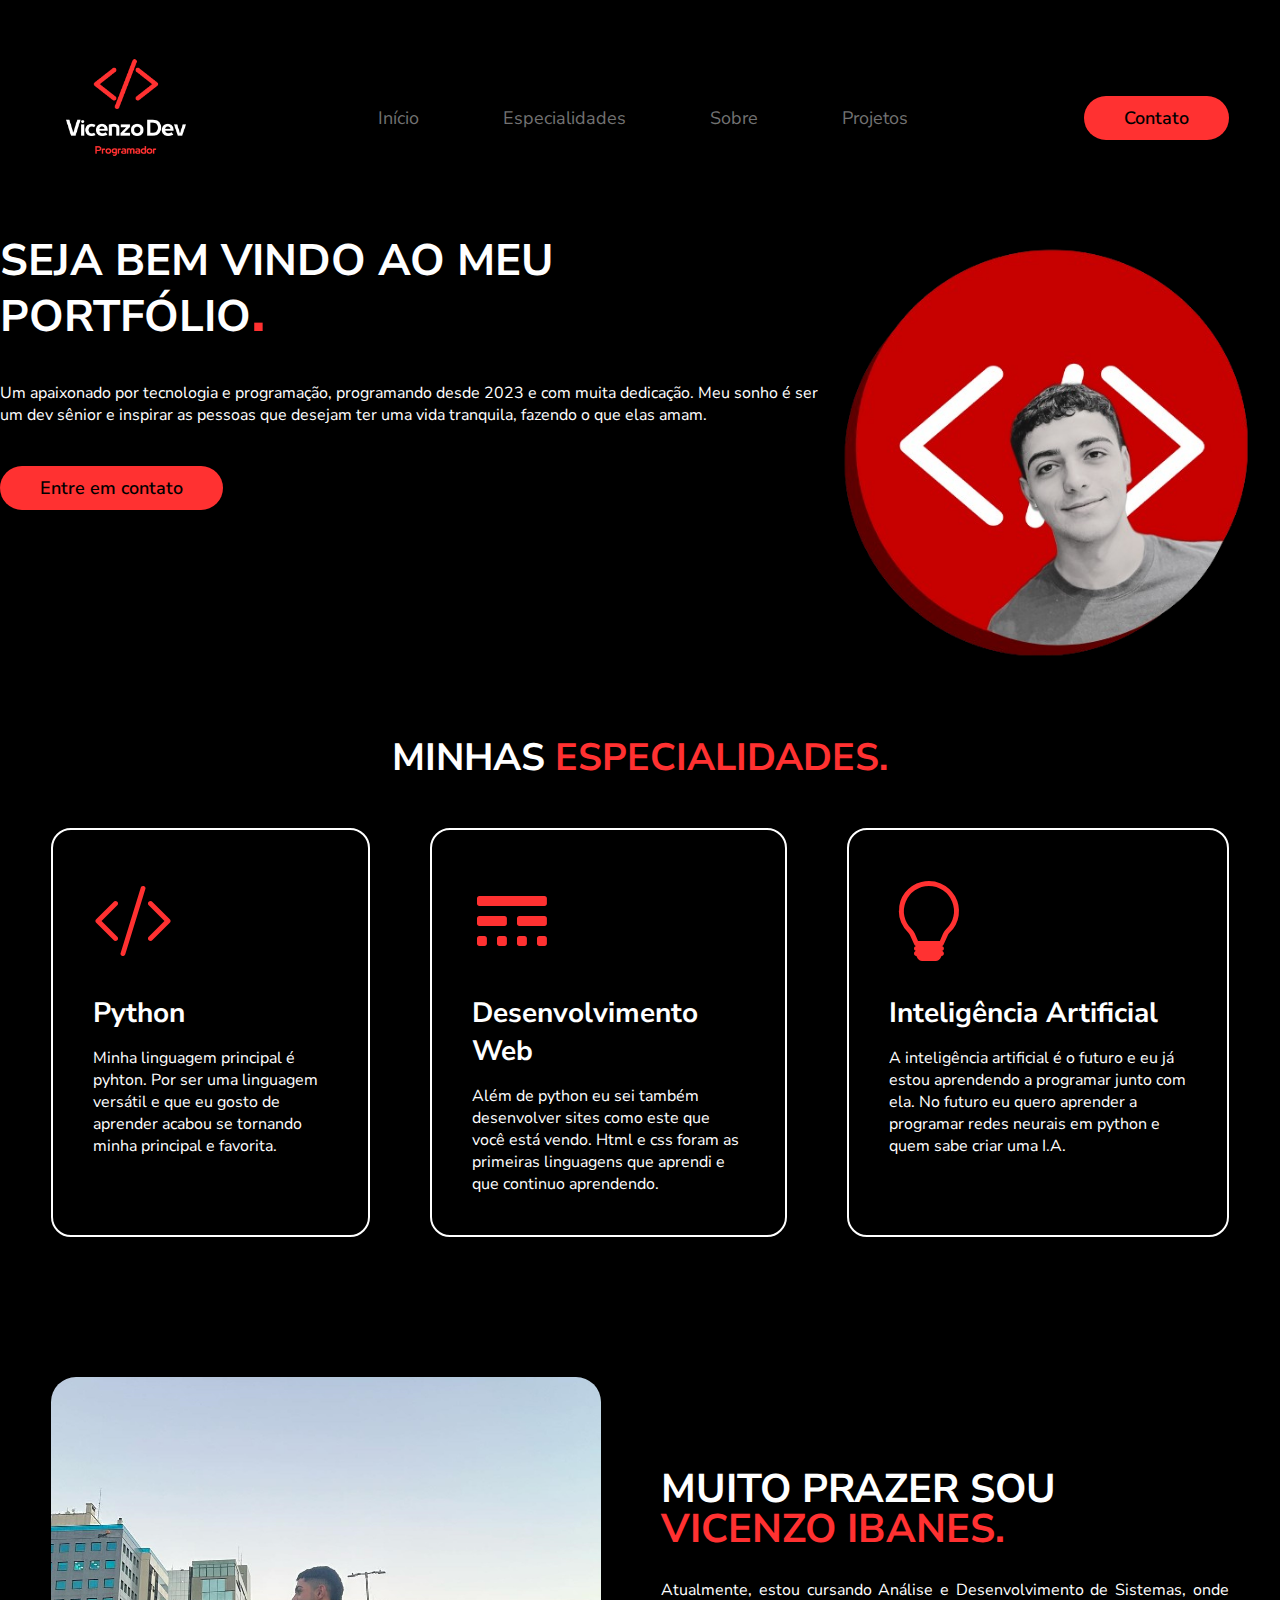
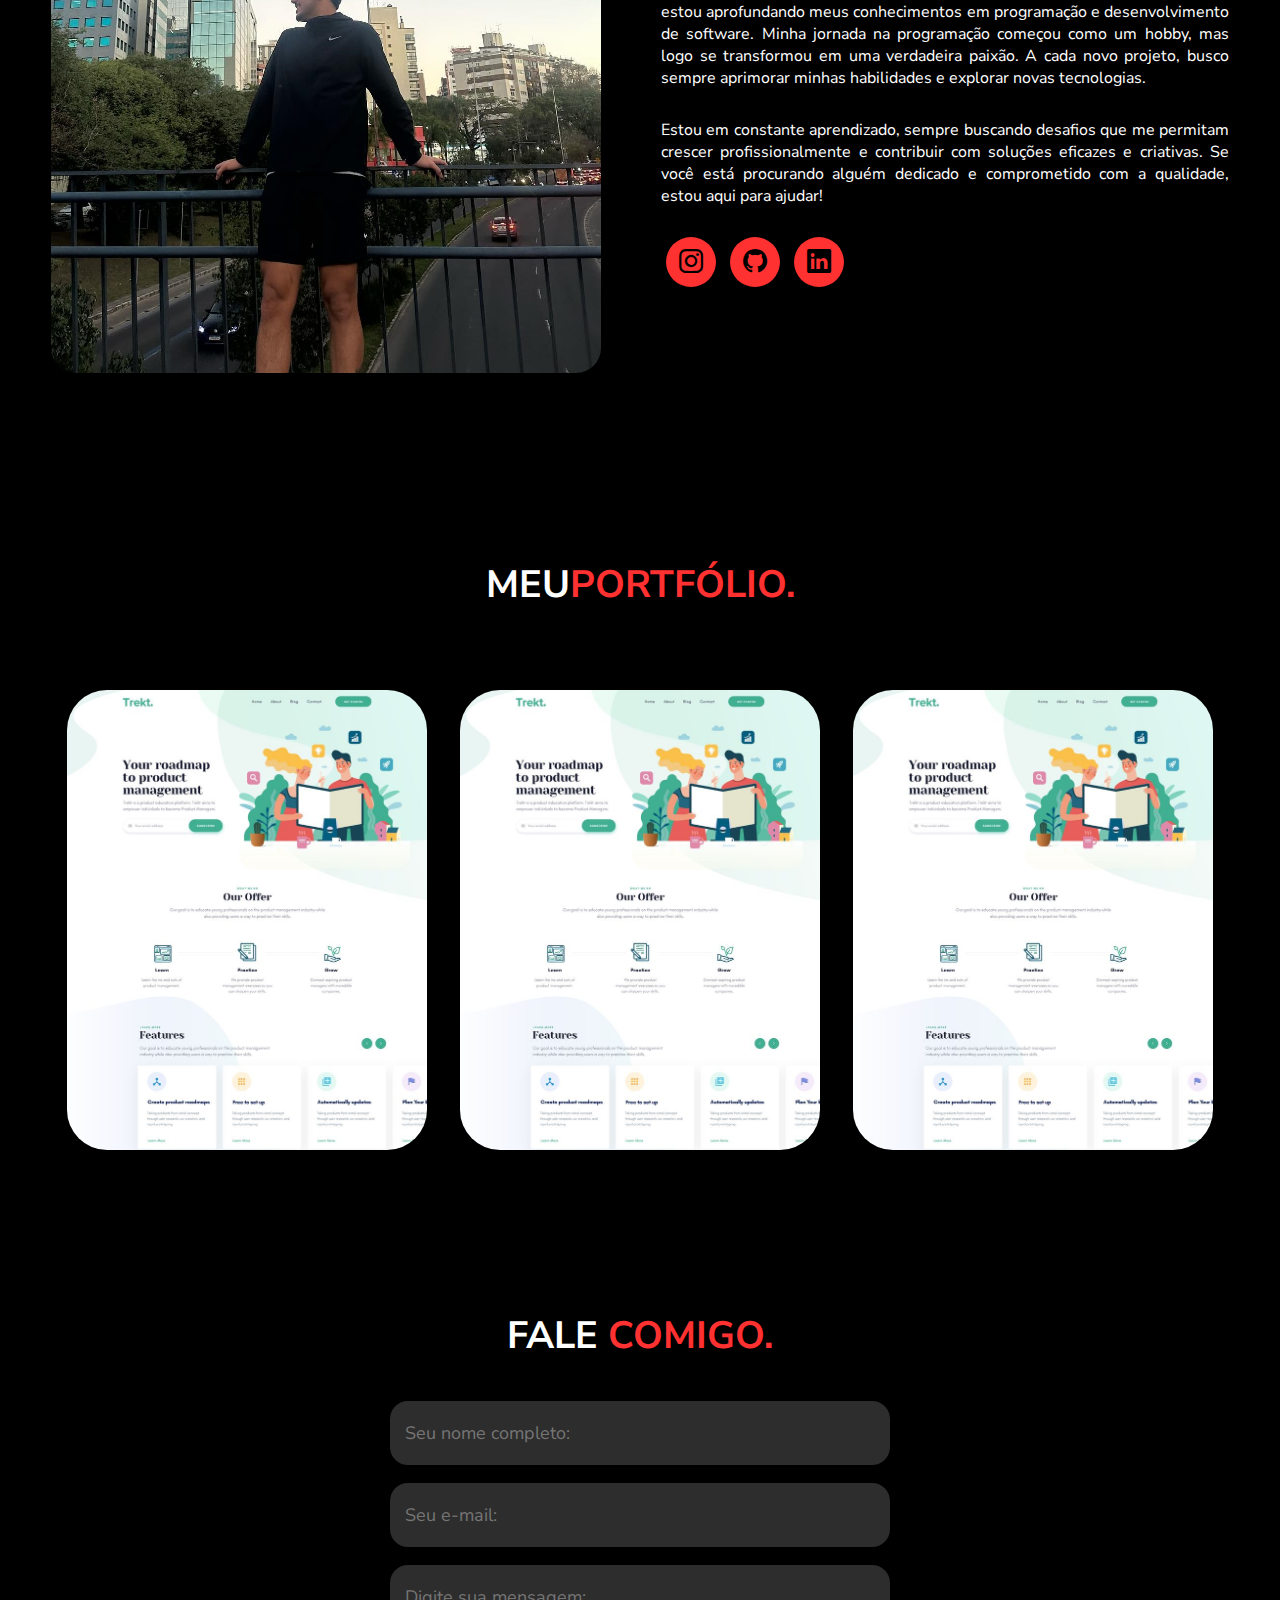
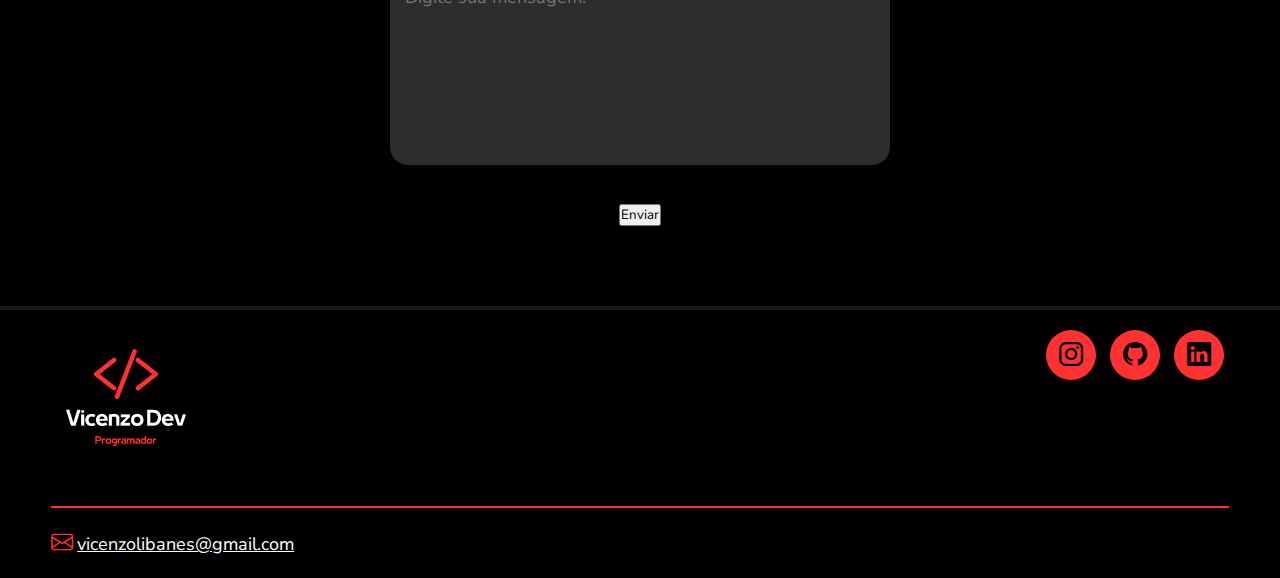
==== index.html @ 03f86cf8 "Arquivos do meu site" ====
<!DOCTYPE html>
<html lang="pt-br">
<head>
    <meta charset="UTF-8">
    <meta name="viewport" content="width=device-width, initial-scale=1.0">
    <!--GOOGLE FONTS-->
    <link rel="preconnect" href="https://fonts.googleapis.com">
    <link rel="preconnect" href="https://fonts.gstatic.com" crossorigin>
    <link href="https://fonts.googleapis.com/css2?family=Nunito+Sans:ital,opsz,wght@0,6..12,200..1000;1,6..12,200..1000&display=swap" rel="stylesheet">
    <!--FIM GOOGLE FONTS-->
    <!--BOOTSTRAP ICONS-->
    <link rel="stylesheet" href="https://cdn.jsdelivr.net/npm/bootstrap-icons@1.11.3/font/bootstrap-icons.min.css">
    <!--BOOTSTRAP ICONS-->
    <link rel="stylesheet" href="stylestyle.css">
    <title>Vicenzo Ibanes</title>
    <script src="menu.js" defer></script>
</head>
<body>

   <header>

        <div id="interface" class="interface">
            
            <div class="logo">
                <a href="">
                  <img src="images/Logo Vicenzo Dev.png" alt="Logo Vicenzo">
                </a>
            </div><!--logo-->

           <nav class="menu-desktop">
                <ul>
                  <li><a href="#interface">Início</a></li>
                  <li><a href="#especialidades">Especialidades</a></li>
                  <li><a href="#sobre">Sobre</a></li>
                  <li><a href="#portfolio">Projetos</a></li>
                </ul>
           </nav>

           <div class="btn-contato">
             <a href="https://w.app/D9bu8t">
               <button>Contato</button> 
             </a>
           </div><!--btn-contato-->

           <div class="btn-abrir-menu" id="btn-menu">
               <i class="bi bi-list"></i>
           </div>

           <div class="menu-mobile" id="menu-mobile">
                <div class="btn-fechar">
                    <i class="bi bi-x-lg"></i>
                </div>

                <nav>
                    <ul>
                      <li><a href="#interface">Início</a></li>
                      <li><a href="#especialidades">Especialidades</a></li>
                      <li><a href="#sobre">Sobre</a></li>
                      <li><a href="#portfolio">Projetos</a></li>
                      <li><a href="#contato">Contato</a></li>
                    </ul>
               </nav>
           </div><!--menu-mobile-->

           <div class="overlay-menu" id="overlay-menu"></div>

        </div><!--interface-->
   </header>
   
   <main>
       <section id="topo-do-site" class="topo-do-site">
            <div class="interface">
                  <div class="flex">
                      <div class="txt-topo-site">
                          <h1>SEJA BEM VINDO AO MEU PORTFÓLIO<span>.</span></h1>
                          <p>Um apaixonado por tecnologia e programação, programando desde 2023 e com muita dedicação. 
                            Meu sonho é ser um dev sênior e inspirar as pessoas que desejam ter uma vida tranquila, fazendo 
                            o que elas amam.</p>

                            <div class="btn-contato">
                              <a href="https://w.app/D9bu8t">
                                <button>Entre em contato</button>
                              </a>
                          </div><!--btn-contato--> 

                      </div><!--txt-topo-site-->
                      
                      <div class="img-topo-site">
                        <img src="images/Bola flutuante.png" alt="">
                      </div><!--img-topo-site-->
                  </div><!--flex-->
            </div><!--interface-->
       </section><!--topo do site-->
   
       <section id="especialidades" class="especialidades">
           <div class="interface">
            <h2 class="titulo">MINHAS <span>ESPECIALIDADES.<span></h2>
               <div class="flex">

                   <div class="especialidades-box">
                    <i class="bi bi-code-slash"></i>
                    <h3>Python</h3>
                    <p>Minha linguagem principal é pyhton. Por ser uma linguagem versátil e que eu gosto de aprender acabou se tornando minha principal e favorita.</p>
                   </div><!--especialidades-box-->

                   <div class="especialidades-box">
                    <i class="bi bi-border-style"></i>
                    <h3>Desenvolvimento Web</h3>
                    <p>Além de python eu sei também desenvolver sites como este que você está vendo. Html e css foram as primeiras linguagens que aprendi e que continuo aprendendo.</p>
                   </div><!--especialidades-box-->

                   <div class="especialidades-box">
                    <i class="bi bi-lightbulb"></i>

                    <h3>Inteligência Artificial</h3>
                    <p>A inteligência artificial é o futuro e eu já estou aprendendo a programar junto com ela. No futuro eu quero aprender a programar redes neurais em python e quem sabe criar uma I.A.</p>
                   </div><!--especialidades-box-->

               </div><!--flex-->
           </div><!--interface-->  
       </section><!--especialidades-->

       <section id="sobre" class="sobre">
           <div class="interface">
               <div class="flex">
                   <div class="img-sobre">
                       <img src="images/Foto na ponte.jpeg" alt="">
                   </div>
                   <div class="txt-sobre">
                       <h2>MUITO PRAZER SOU <span>VICENZO IBANES.</span></h2>
                       <p>Atualmente, estou cursando Análise e Desenvolvimento de Sistemas, onde estou aprofundando meus conhecimentos 
                       em programação e desenvolvimento de software. Minha jornada na programação começou como um hobby, mas logo se transformou em uma verdadeira paixão. A cada novo projeto, 
                       busco sempre aprimorar minhas habilidades e explorar novas tecnologias.</p>
                       <p>Estou em constante aprendizado, sempre buscando desafios que me permitam crescer profissionalmente e contribuir 
                       com soluções eficazes e criativas. Se você está procurando alguém dedicado e comprometido com a qualidade, estou aqui para ajudar!</p>

                       <div class="btn-social">
                        <a href="https://www.instagram.com/vitiibanes/"><button><i class="bi bi-instagram"></i></button></a>
                        <a href="https://github.com/vitibanes"><button><i class="bi bi-github"></i></button></a>
                        <a href="https://www.linkedin.com/in/vicenzo-ibanes-4a786685/"><button><i class="bi bi-linkedin"></i></button></a>
                       </div><!--btn-social-->

                   </div><!--txt-sobre-->
               </div><!--flex-->
           </div><!--interface-->
       </section><!--sobre-->

       <section id="portfolio" class="portfolio">
           <div class="interface">
               <h2 class="titulo">MEU<span>PORTFÓLIO.</span></h2>
               <div class="flex">
                   <div class="img-port" style="background-image: url(images/IMG\ portfolio.jpg);">
                       <div class="overlay">Projeto 1</div>
                   </div>
                   <div class="img-port" style="background-image: url(images/IMG\ portfolio.jpg);">
                       <div class="overlay">Projeto 2</div>
                   </div>
                   <div class="img-port" style="background-image: url(images/IMG\ portfolio.jpg);">
                       <div class="overlay">Projeto 3</div>
                   </div>
               </div><!--flex-->
           </div><!--interface-->
       </section><!--portfolio-->

       <section class="formulario" id="contato">
           <div class="interface">
               <h2 class="titulo">FALE <span>COMIGO.<span></h2> 
                
               <form action="https://formsubmit.co/vicenzolibanes@gmail.com" id="form" class="form" method="POST">
                    <input type="text" id="nome" name="name" class="input" placeholder="Seu nome completo:" required>
                    <input type="email" name="email" id="email" name="email" class="input" placeholder="Seu e-mail:" required>
                    <textarea name="message" placeholder="Digite sua mensagem: "></textarea>
                    <input type="hidden" name="_captcha" value="false"><!--remoção do captcha-->
                    <div class="btn-enviar"><button class="btn-formulario" type="submit">Enviar</button></div>
                    <input type="hidden" name="_next" value="http://127.0.0.1:5500/obrigado.html">
               </form>
           </div><!--interface-->
       </section><!--formulario-->
   </main>

   <footer>
        <div class="interface">
            <div class="line-footer">
                <div class="flex">
                    <div class="logo-footer">
                        <img src="images/Logo Vicenzo Dev.png" alt="">
                    </div>
                    <div class="btn-social">
                        <a href="https://www.instagram.com/vitiibanes/"><button><i class="bi bi-instagram"></i></button></a>
                        <a href="https://github.com/vitibanes"><button><i class="bi bi-github"></i></button></a>
                        <a href="https://www.linkedin.com/in/vicenzo-ibanes-4a786685/"><button><i class="bi bi-linkedin"></i></button></a>
                    </div><!--btn-social-->
                </div>
            </div><!--line-footer-->

            <div class="line-footer borda">
                <p><i class="bi bi-envelope"></i> <a href="mailto:vicenzolibanes@gmail.com">vicenzolibanes@gmail.com</a></p>
            </div><!--line-footer-->
        </div><!--interface-->
   </footer>

</body>
</html>
---- stylestyle.css ----
/*ESTILO GERAL */
* {
    margin: 0;
    padding: 0;
    box-sizing: border-box;
    font-family: "Nunito Sans", sans-serif;
    font-optical-sizing: auto;
    font-style: normal;
    font-variation-settings:
        "wdth" 100,
        "YTLC" 500;
}

body {
    background-color: black;
    height: 100vh;
}

.flex {
    display: flex;
}

.interface {
    max-width: 1280px;
    margin: 0 auto;
}

.btn-contato button {
    padding: 10px 40px;
    font-size: 18px;
    font-weight: 600;
    background-color: #ff3131;
    border: 0;
    border-radius: 30px;
    cursor: pointer;
    transition: .2s;
}

h2.titulo {
    color: #fff;
    font-size: 38px;
    text-align: center;
}

h2.titulo span {
    color: #ff3131;
}

button:hover,
form .btn-enviar input:hover {
    box-shadow: 0px 0px 8px #ff3131;
    transform: scale(1.05);
}

 /* ESTILO DO MENU MOBILE */
 .btn-abrir-menu{
    display: none;
}

 .btn-abrir-menu i {
    color: #ff3131;
    font-size: 35px;
}

.menu-mobile {
    background-color: #000000;
    height: 100vh;
    position: fixed;
    top: 0;
    right: 0;
    z-index: 99999;
    width: 0%;
    overflow: hidden;
    transition: 0.3s;
}

.menu-mobile.abrir-menu {
    width: 70%;
}

.menu-mobile.abrir-menu~.overlay-menu {
    display: block;
}

.menu-mobile nav ul {
    text-align: right;
}

.menu-mobile nav ul li a {
    color: #fff;
    font-size: 20px;
    font-weight: 300;
    padding: 20px 8%;
    display: block;
}

.menu-mobile nav ul li a:hover {
    background-color: #ff3131;
    color: #000000;
    border-radius: 20px;
}

.overlay-menu {
    background-color: #000000b8;
    width: 100%;
    height: 100%;
    position: fixed;
    top: 0;
    left: 0;
    z-index: 88888;
    display: none;
}

.menu-mobile .btn-fechar {
    padding: 25px 7%;
}

.menu-mobile .btn-fechar i {
    color: #ff3131;
    font-size: 30px;
}

/* ESTILO DO CABEÇALHO */

header {
    padding: 40px 4%;
}

header>.interface {
    display: flex;
    align-items: center;
    justify-content: space-between;
}

header a {
    color: #727272;
    text-decoration: none;
    font-size: 18px;
    display: inline-block;
    transition: .2s;
}

header nav.menu-desktop a:hover {
    color: #fff;
    transform: scale(1.05);
}

header nav ul {
    list-style-type: none;
}

header nav.menu-desktop ul li {
    display: inline-block;
    padding: 0 40px;
}

header .logo a img {
    max-width: 150px;
}

/*ESTILO DO TOPO DO SITE*/

.section.topo-do-site {
    padding: 40px 4%;
}

.section.topo-do-site .flex {
    align-items: center;
    justify-content: center;
    gap: 90px;
    flex-direction: column;
}

.topo-do-site h1 {
    color: #fff;
    font-size: 44px;
    line-height: 50px;
}

.topo-do-site .txt-topo-site h1 span {
    color: #ff3131;
    font-size: 60px;
}

.topo-do-site .txt-topo-site p {
    color: #fff;
    margin: 40px 0;
}

.topo-do-site .img-topo-site img {
    position: relative;
    animation: flutuar 3s ease-in-out infinite alternate;
    max-width: 450px;
    margin-left: 0;
    opacity: 100%;
}

@keyframes flutuar {
    0% {
        top: -70px;
    }

    100% {
        top: -40px;
    }
}

/* ESTILO DAS ESPECIALIDADES */
section.especialidades {
    padding: 40px 4%;
}

section.especialidades .flex {
    gap: 60px;
}

.especialidades .especialidades-box {
    color: #fff;
    padding: 40px;
    border-radius: 20px;
    border: 2px solid #fff;
    margin-top: 45px;
    transition: 0.5s;
    max-width: 800px;
}

.especialidades .especialidades-box:hover {
    transform: scale(1.05);
}

.especialidades .especialidades-box i {
    font-size: 80px;
    color: #ff3131;
}

.especialidades .especialidades-box h3 {
    font-size: 28px;
    margin: 15px 0;
}

/* ESTILO DO SOBRE */
section.sobre {
    padding: 100px 4%;
}

.sobre .img-sobre img {
    width: 550px;
    border-radius: 25px;
}

section.sobre .flex {
    align-items: center;
    gap: 60px;
}

.sobre .txt-sobre {
    color: #fff;

}

.sobre .txt-sobre h2 {
    font-size: 40px;
    line-height: 40px;
    margin-bottom: 30px;
}

.sobre .txt-sobre h2 span {
    color: #ff3131;
    display: block;
}

.sobre .txt-sobre p {
    margin: 30px 0;
    text-align: justify;
}

.btn-social button {
    width: 50px;
    height: 50px;
    border-radius: 50%;
    border: none;
    background-color: #ff3131;
    font-size: 24px;
    cursor: pointer;
    margin: 0 5px;
    transition: 0.2s;
}

/* ESTILO DO PORTFOLIO */
section.portfolio {
    padding: 80px 4%;
}

section.portfolio .flex {
    justify-content: space-around;
    margin-top: 80px;
}

.img-port {
    width: 360px;
    height: 460px;
    background-size: cover;
    background-position: 100% 0%;
    transition: 4s;
    cursor: pointer;
    border-radius: 40px;
    position: relative;
}

.img-port:hover {
    background-position: 100% 100%;
}

.overlay {
    position: absolute;
    top: 0;
    left: 0;
    width: 100%;
    height: 100%;
    background-color: #00000097;
    border-radius: 40px;
    display: flex;
    align-items: center;
    justify-content: center;
    font-size: 24px;
    font-weight: 600;
    color: #fff;
    opacity: 0;
    transition: 0.5s;
}

.overlay:hover {
    opacity: 1;
}

/* ESTILO DO FORMULARIO */
section.formulario {
    padding: 80px 4%;
}

form {
    max-width: 500px;
    margin: 0 auto;
    display: flex;
    justify-content: center;
    flex-direction: column;
    gap: 18px;
    margin-top: 40px;
}

form input,
form textarea {
    width: 100%;
    background-color: rgb(45, 45, 45);
    border: 0;
    outline: 0;
    padding: 20px 15px;
    border-radius: 18px;
    color: #fff;
    font-size: 18px;
}

form textarea {
    resize: none;
    height: 200px;
    max-height: 400px;
}

form .btn-enviar {
    margin-top: 20px;
    text-align: center;
}

form .btn-enviar input {
    width: 120px;
    background-color: #ff3131;
    color: black;
    font-weight: 700;
    cursor: pointer;
    transition: 0.2s;
}

/* ESTILO DO RODAPE */
footer {
    padding: 0px 4%;
    border-top: 4px solid #ffffff17;
}

footer .flex {
    justify-content: space-between;
}

footer .line-footer {
    padding: 20px 0;
}

.borda {
    border-top: 2px solid #ff3131;
}

footer .line-footer p i {
    color: #ff3131;
    font-size: 22px;
}

footer .line-footer p a {
    color: #fff;
    font-size: 18px;
}

.logo-footer img {
    width: 150px;
}

@media screen and (max-width: 1020px) {
    /* MENU MOBILE */
    .btn-abrir-menu{
        display: block;
    }

    /* CLASSES GERAIS */
    .flex {
        flex-direction: column;
    }

    .topo-do-site .flex {
        flex-direction: column-reverse;
    }

    h2.titulo {
        font-size: 30px;
        line-height: 30px;
    }

    /* CABEÇALHO */
    .menu-desktop,
    .btn-contato {
        display: none
    }

    /* TOPO DO SITE */
    .section.topo-do-site {
        padding: 10px 8%;
    }

    .section.topo-do-site .flex {
        gap: 40px;
    }

    .topo-do-site h1 {
        font-size: 34px;
        line-height: 30px;
        text-align: center;
    }

    .topo-do-site .txt-topo-site p {
        padding: 0 6%;
    }

    .topo-do-site .img-topo-site img {
        width: 90%;
        margin-left: 25px;
    }

    .img-topo-site {
        text-align: center;
    }

    /* ESTILO DAS ESPECIALIDADES */
    section.especialidades {
        padding: 40px 8%;
    }

    /* ESTILO SOBRE */
    .sobre .img-sobre img {
        width: 350px;
    }

    .sobre .txt-sobre h2 {
        font-size: 34px;
        line-height: 32px;
        text-align: center;
    }

    .sobre .txt-sobre p {
        padding: 0 2%;
    }

    .btn-social {
        text-align: center;
    }

    /* PORTFOLIO */
    section.portfolio {
        padding: 80px 8%;
    }

    .img-port {
        width: 100%;
        max-width: 360px;
    }

    section.portfolio .flex {
        gap: 60px;
        display: flex;
        justify-content: center;
        align-items: center;
    }

    /* RODA PE */
    footer .flex {
        flex-direction: column;
    }

    footer .line-footer {
        text-align: center;
    }
}
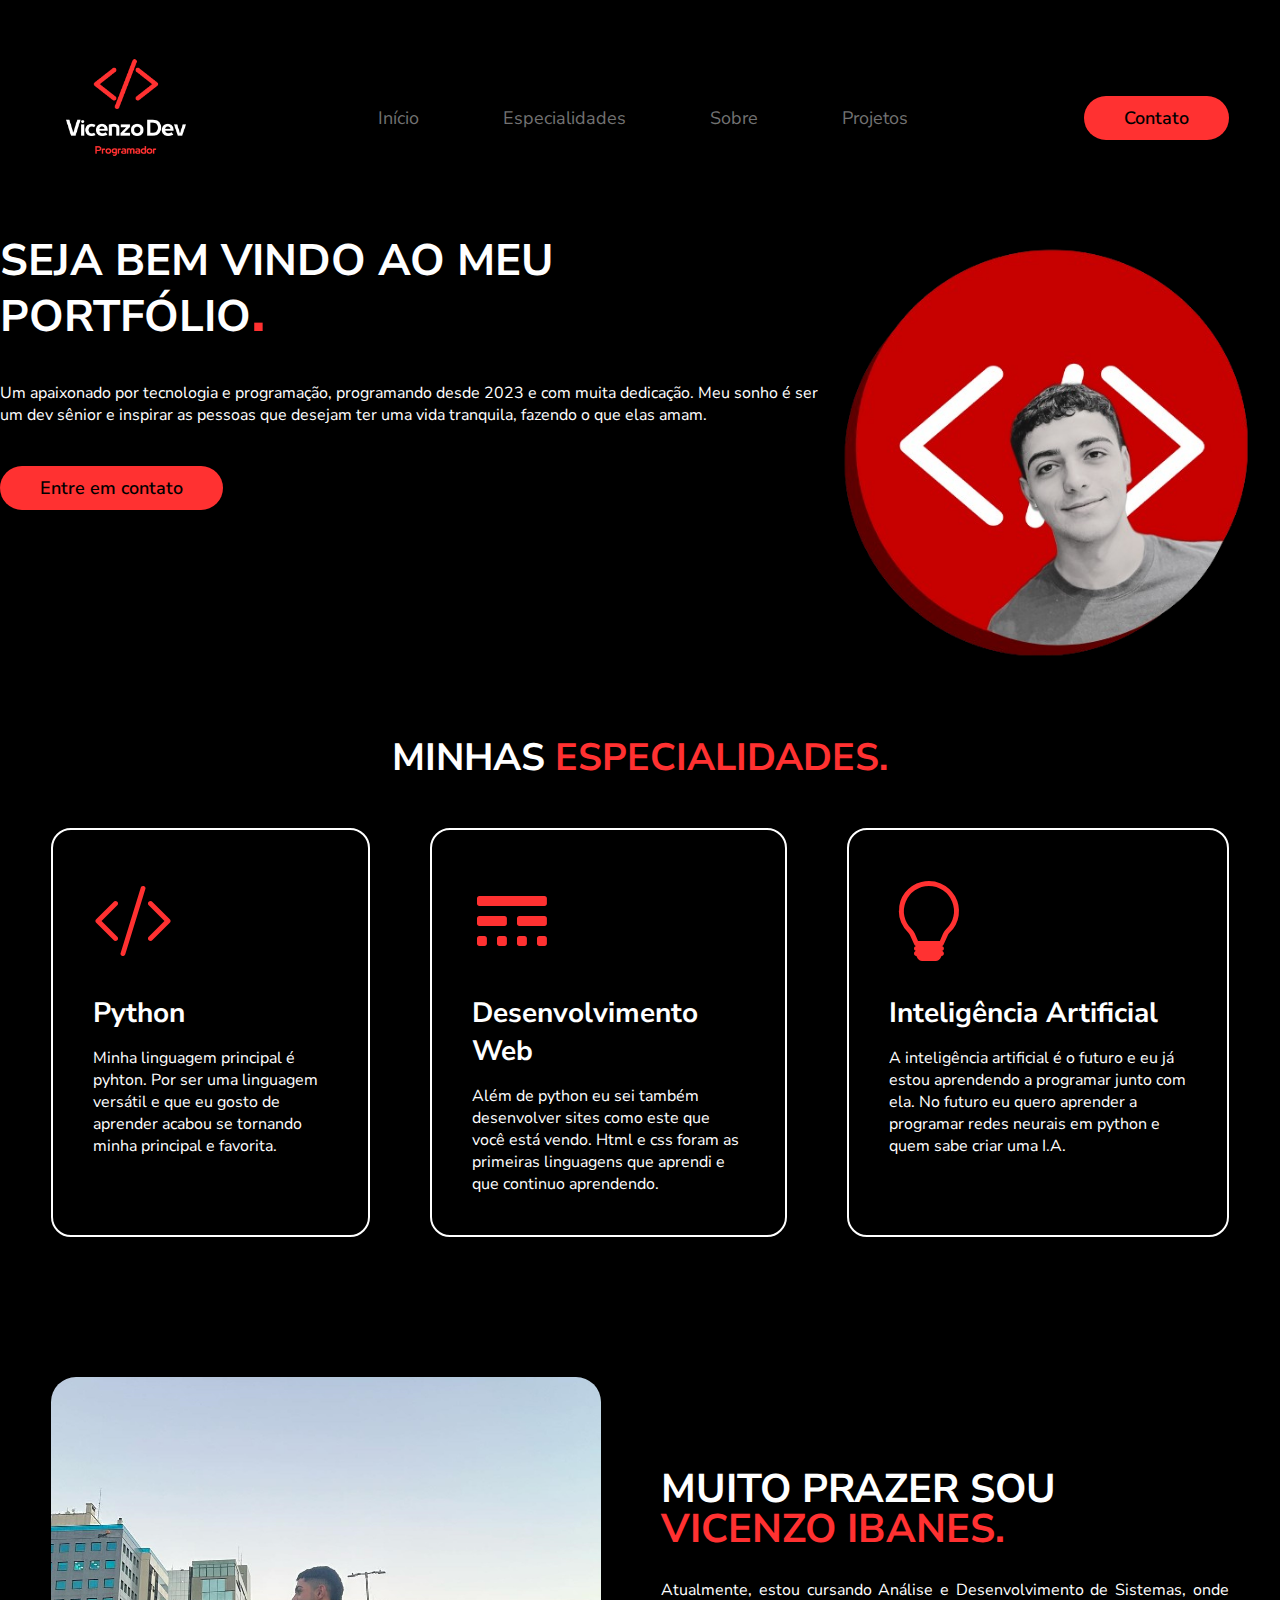
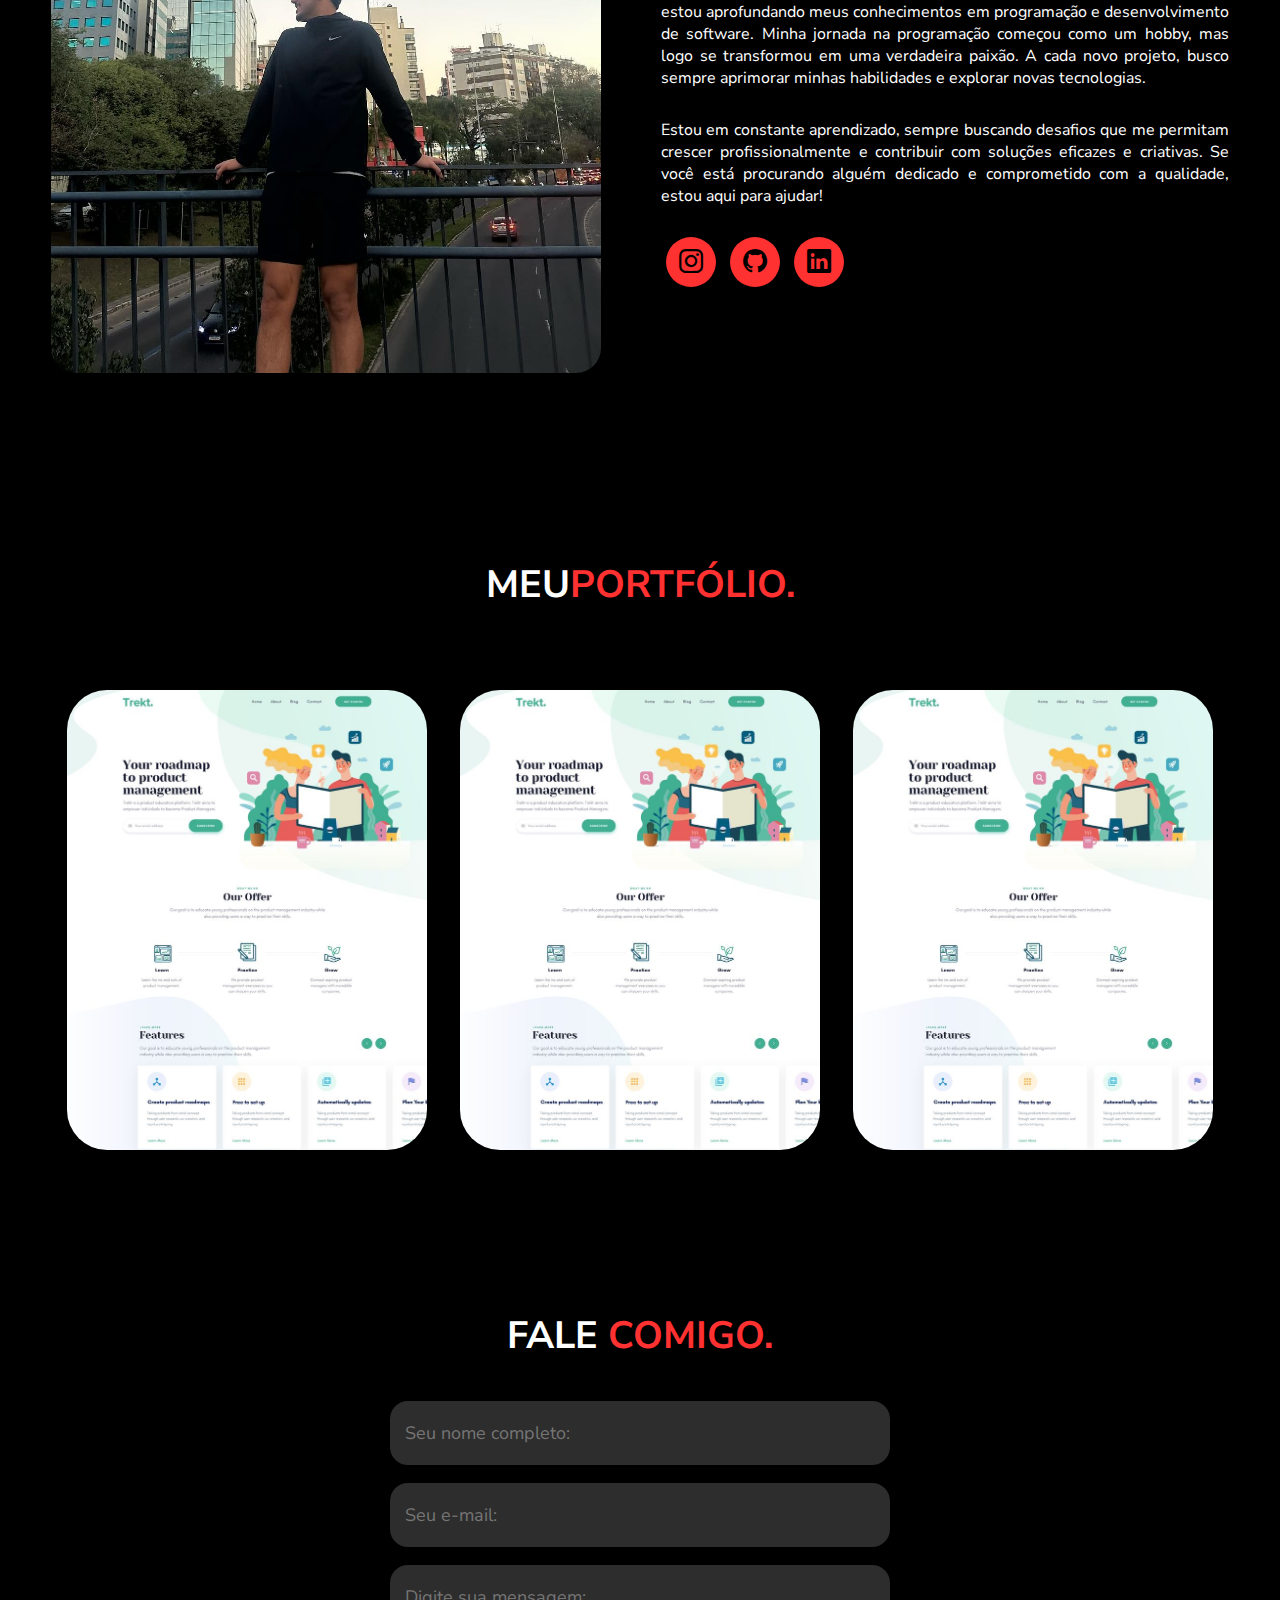
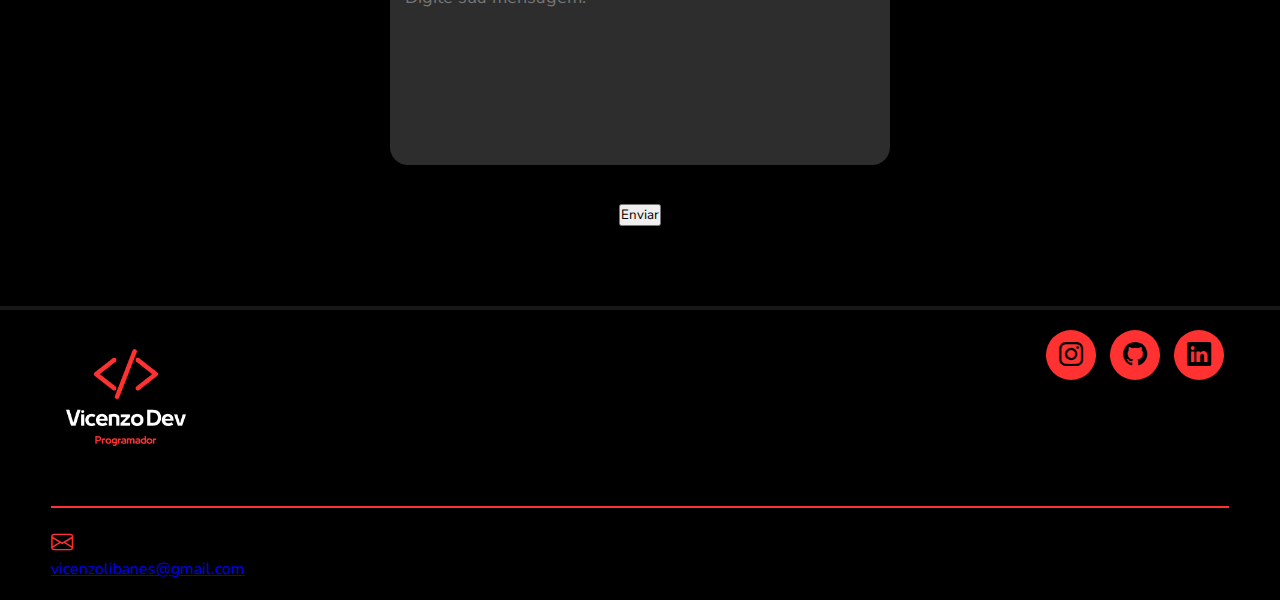
==== commit 5725c26c: "Update index.html" ====
--- a/index.html
+++ b/index.html
@@ -172,7 +172,7 @@
                     <textarea name="message" placeholder="Digite sua mensagem: "></textarea>
                     <input type="hidden" name="_captcha" value="false"><!--remoção do captcha-->
                     <div class="btn-enviar"><button class="btn-formulario" type="submit">Enviar</button></div>
-                    <input type="hidden" name="_next" value="http://127.0.0.1:5500/obrigado.html">
+                    <input type="hidden" name="_next" value="https://vitibanes.github.io/meu-portf-lio/obrigado.html">
                </form>
            </div><!--interface-->
        </section><!--formulario-->
@@ -194,10 +194,10 @@
             </div><!--line-footer-->
 
             <div class="line-footer borda">
-                <p><i class="bi bi-envelope"></i> <a href="mailto:vicenzolibanes@gmail.com">vicenzolibanes@gmail.com</a></p>
+                <p><i class="bi bi-envelope"></i></p> <a href="mailto:vicenzolibanes@gmail.com">vicenzolibanes@gmail.com</a>
             </div><!--line-footer-->
         </div><!--interface-->
    </footer>
 
 </body>
-</html>+</html>
--- a/stylestyle.css
+++ b/stylestyle.css
@@ -371,7 +371,7 @@
     text-align: center;
 }
 
-form .btn-enviar input {
+form .btn-enviar input button{
     width: 120px;
     background-color: #ff3131;
     color: black;
@@ -515,4 +515,4 @@
     footer .line-footer {
         text-align: center;
     }
-}+}
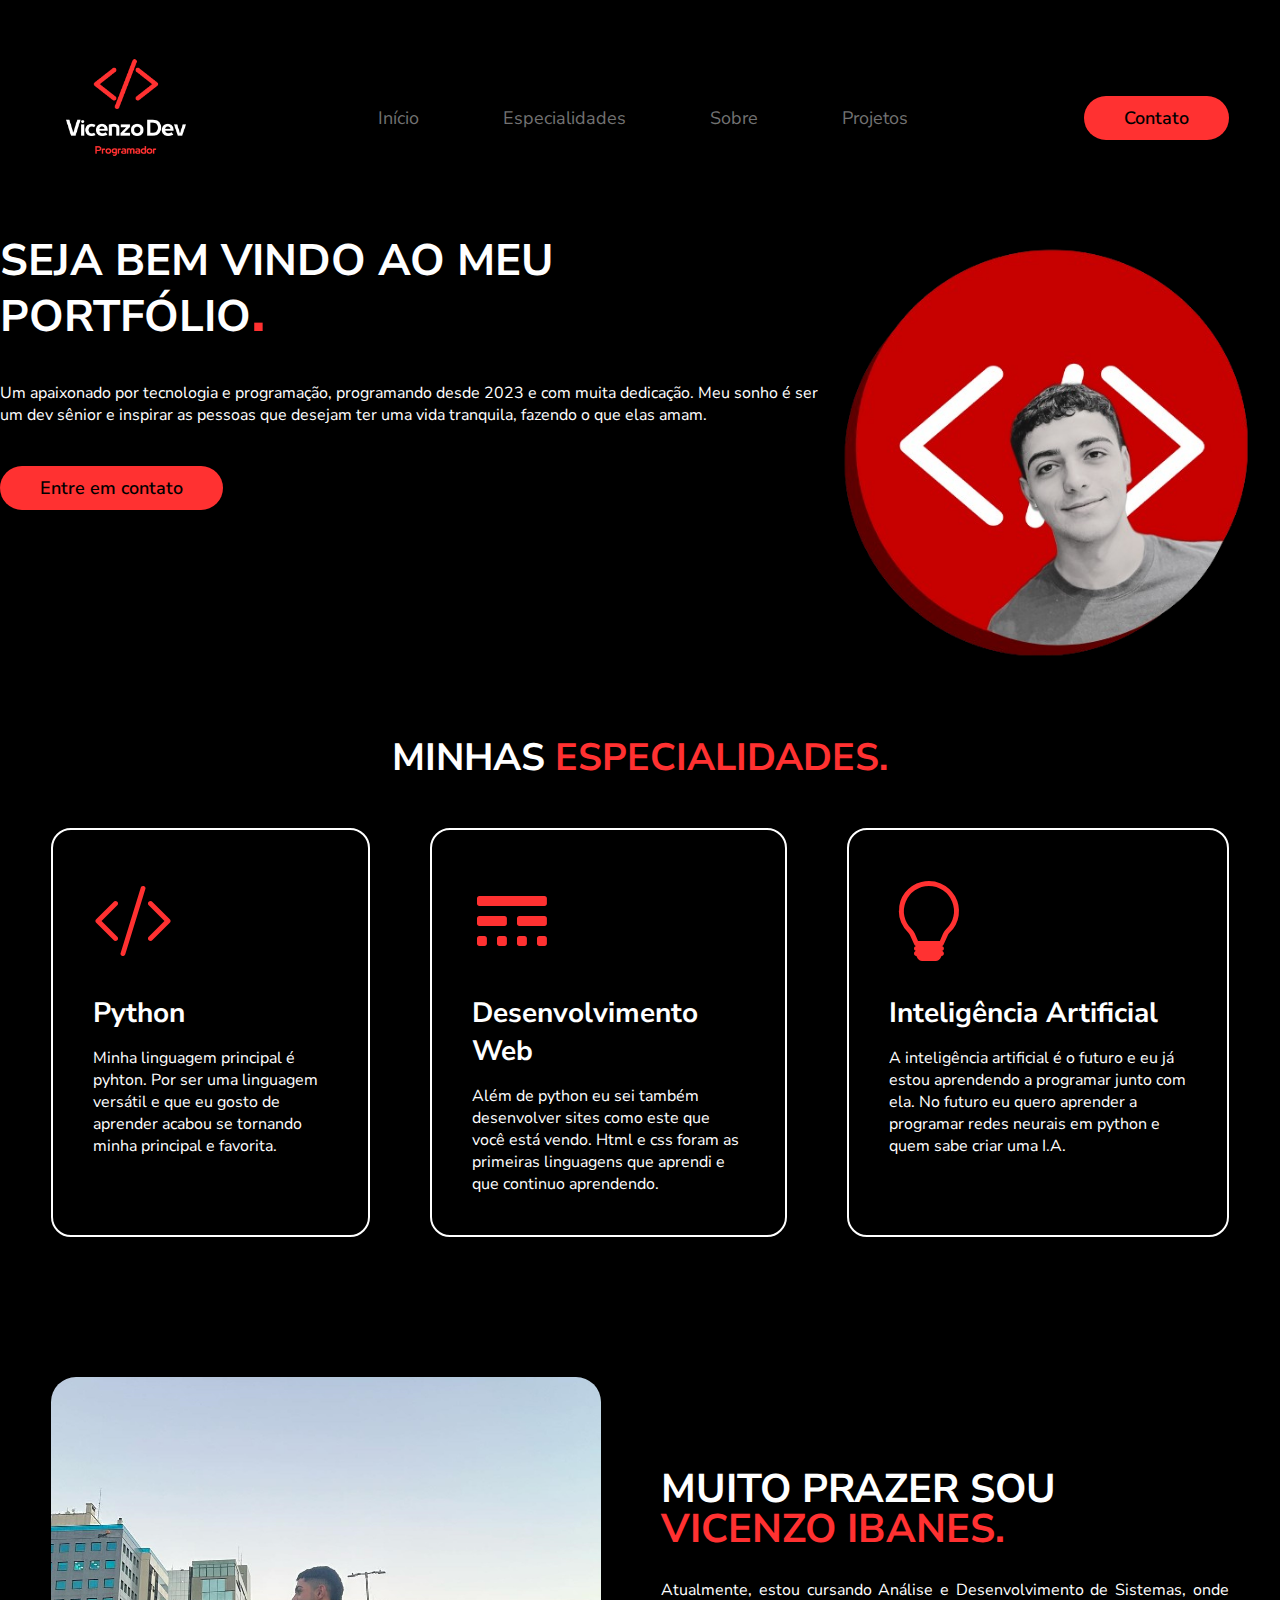
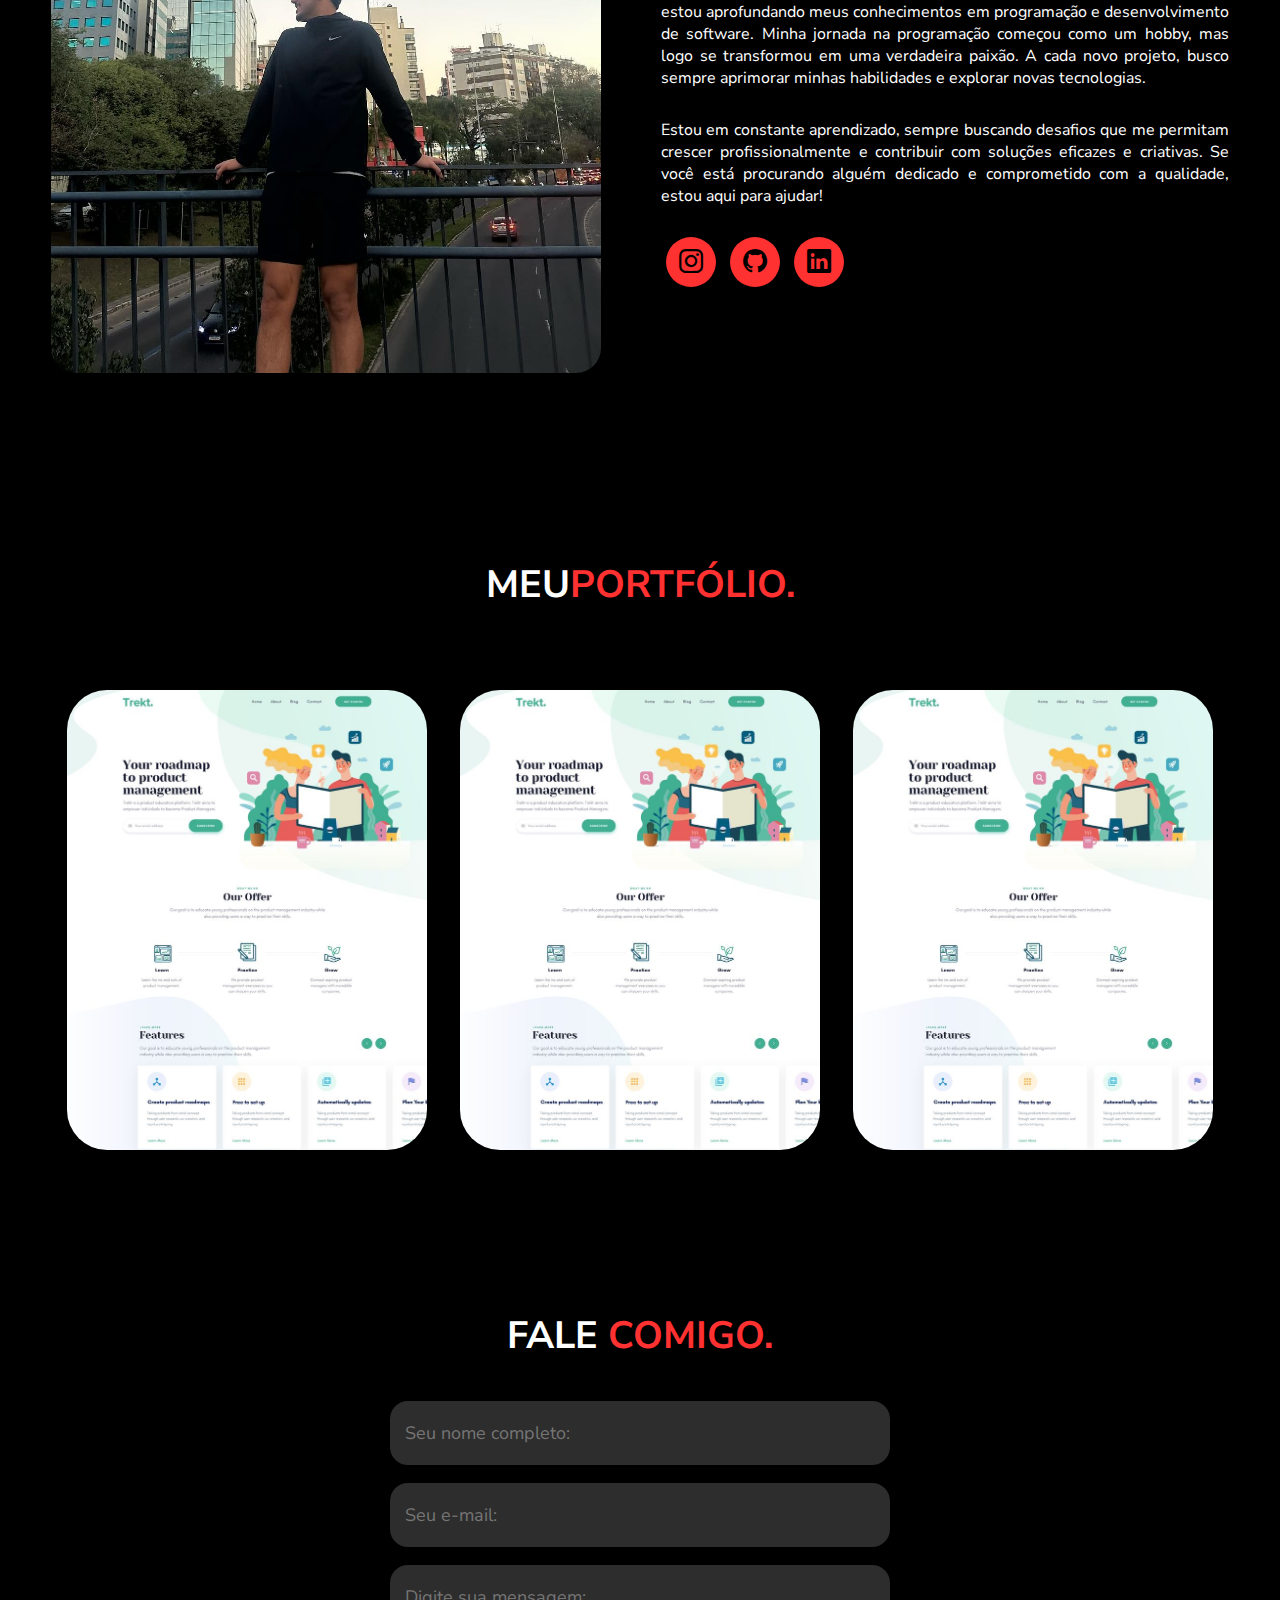
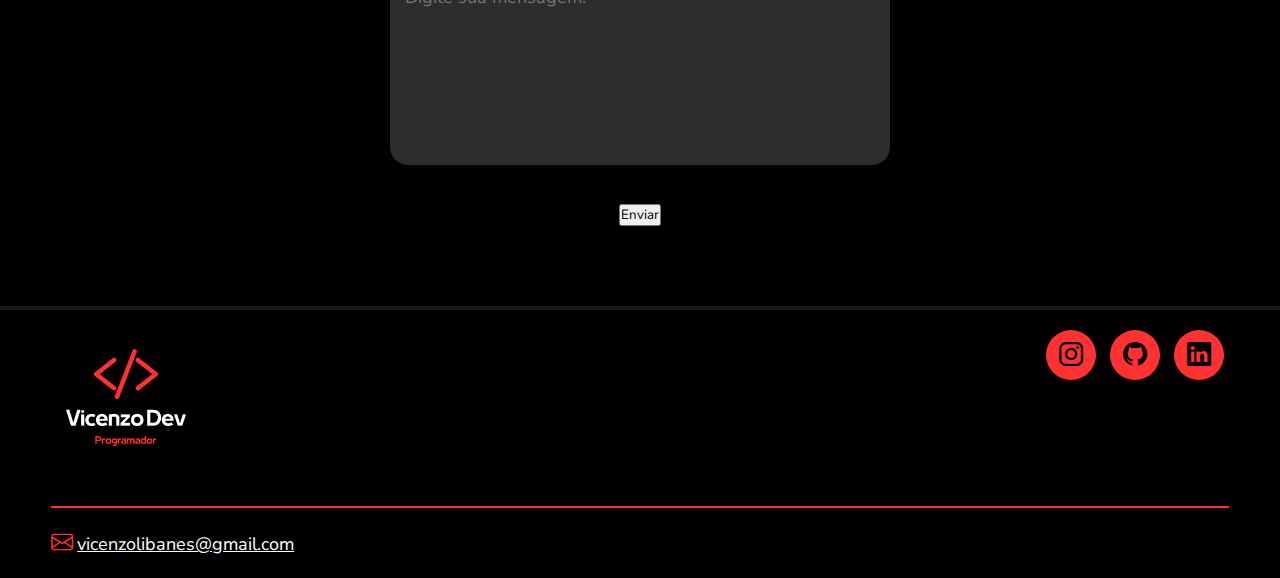
==== commit fb59bb7b: "Update index.html" ====
--- a/index.html
+++ b/index.html
@@ -194,7 +194,7 @@
             </div><!--line-footer-->
 
             <div class="line-footer borda">
-                <p><i class="bi bi-envelope"></i></p> <a href="mailto:vicenzolibanes@gmail.com">vicenzolibanes@gmail.com</a>
+                <p><i class="bi bi-envelope"></i> <a href="mailto:vicenzolibanes@gmail.com">vicenzolibanes@gmail.com</a></p>
             </div><!--line-footer-->
         </div><!--interface-->
    </footer>
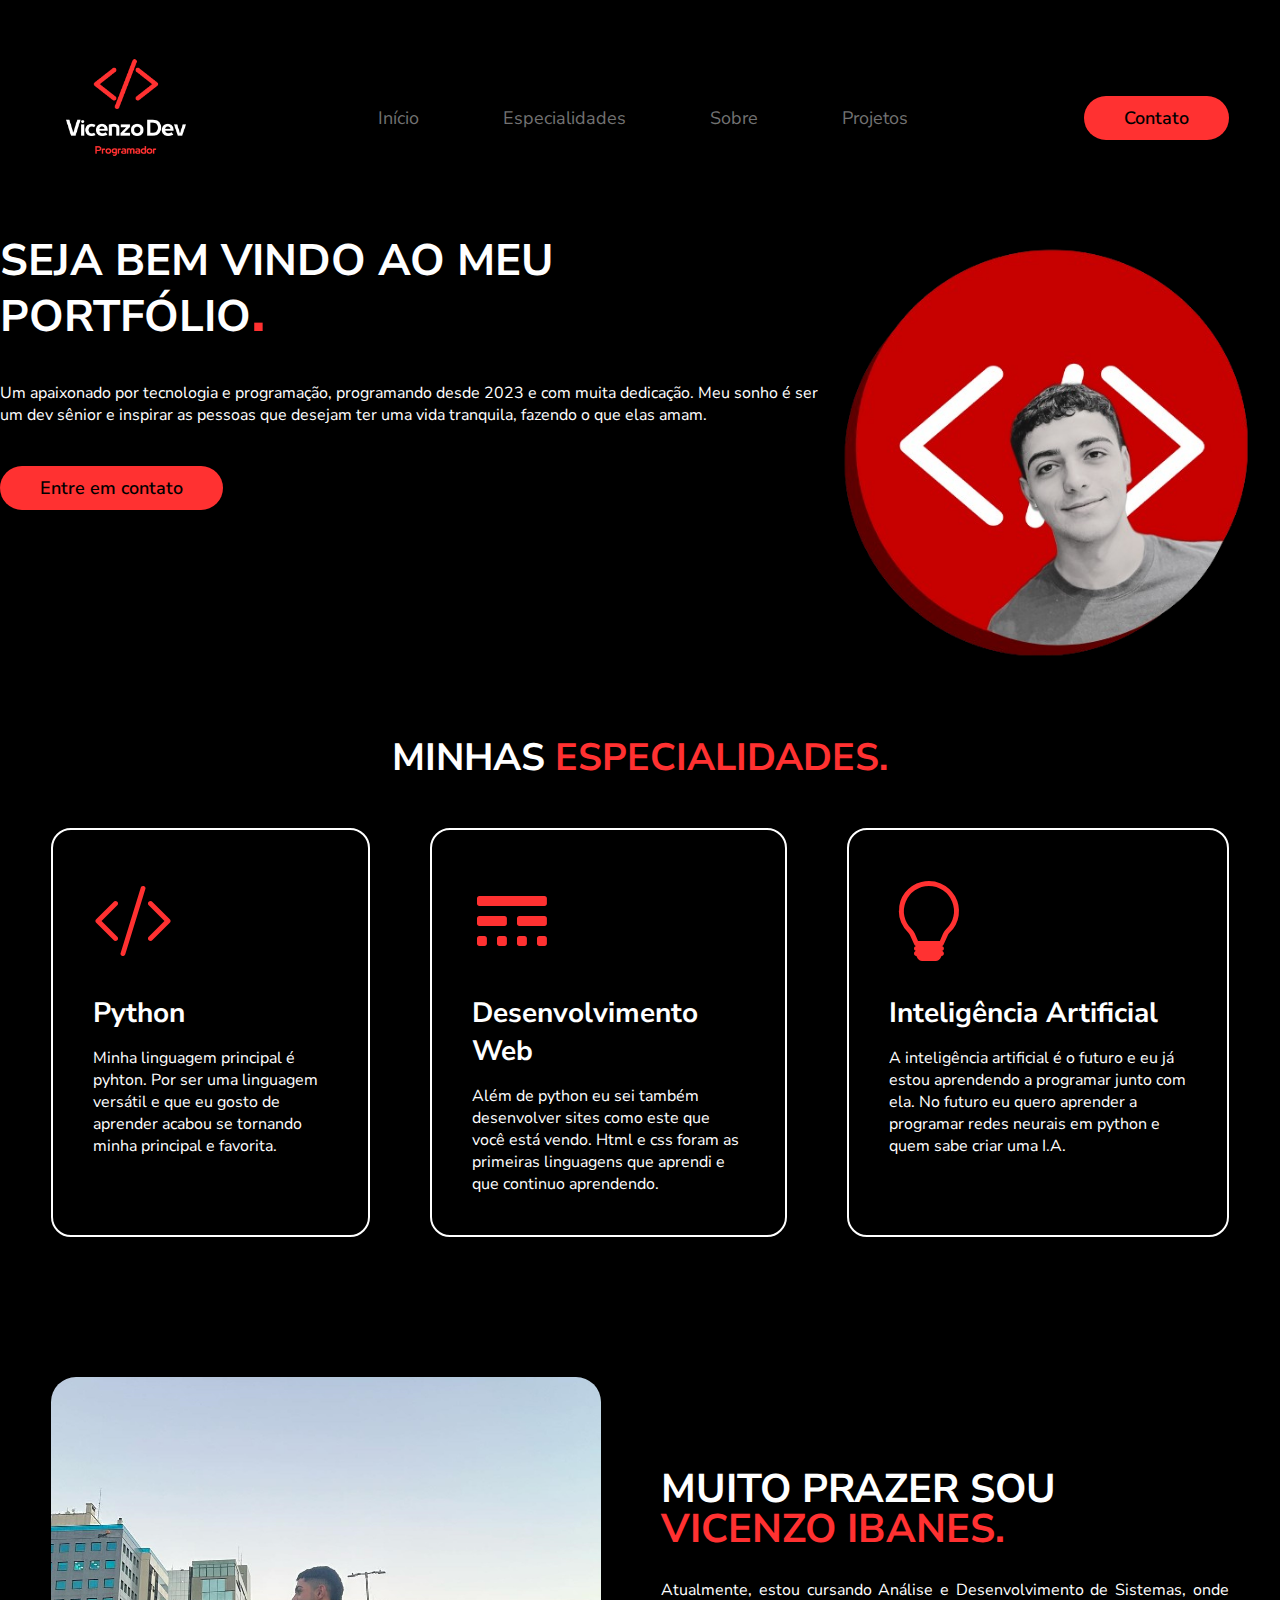
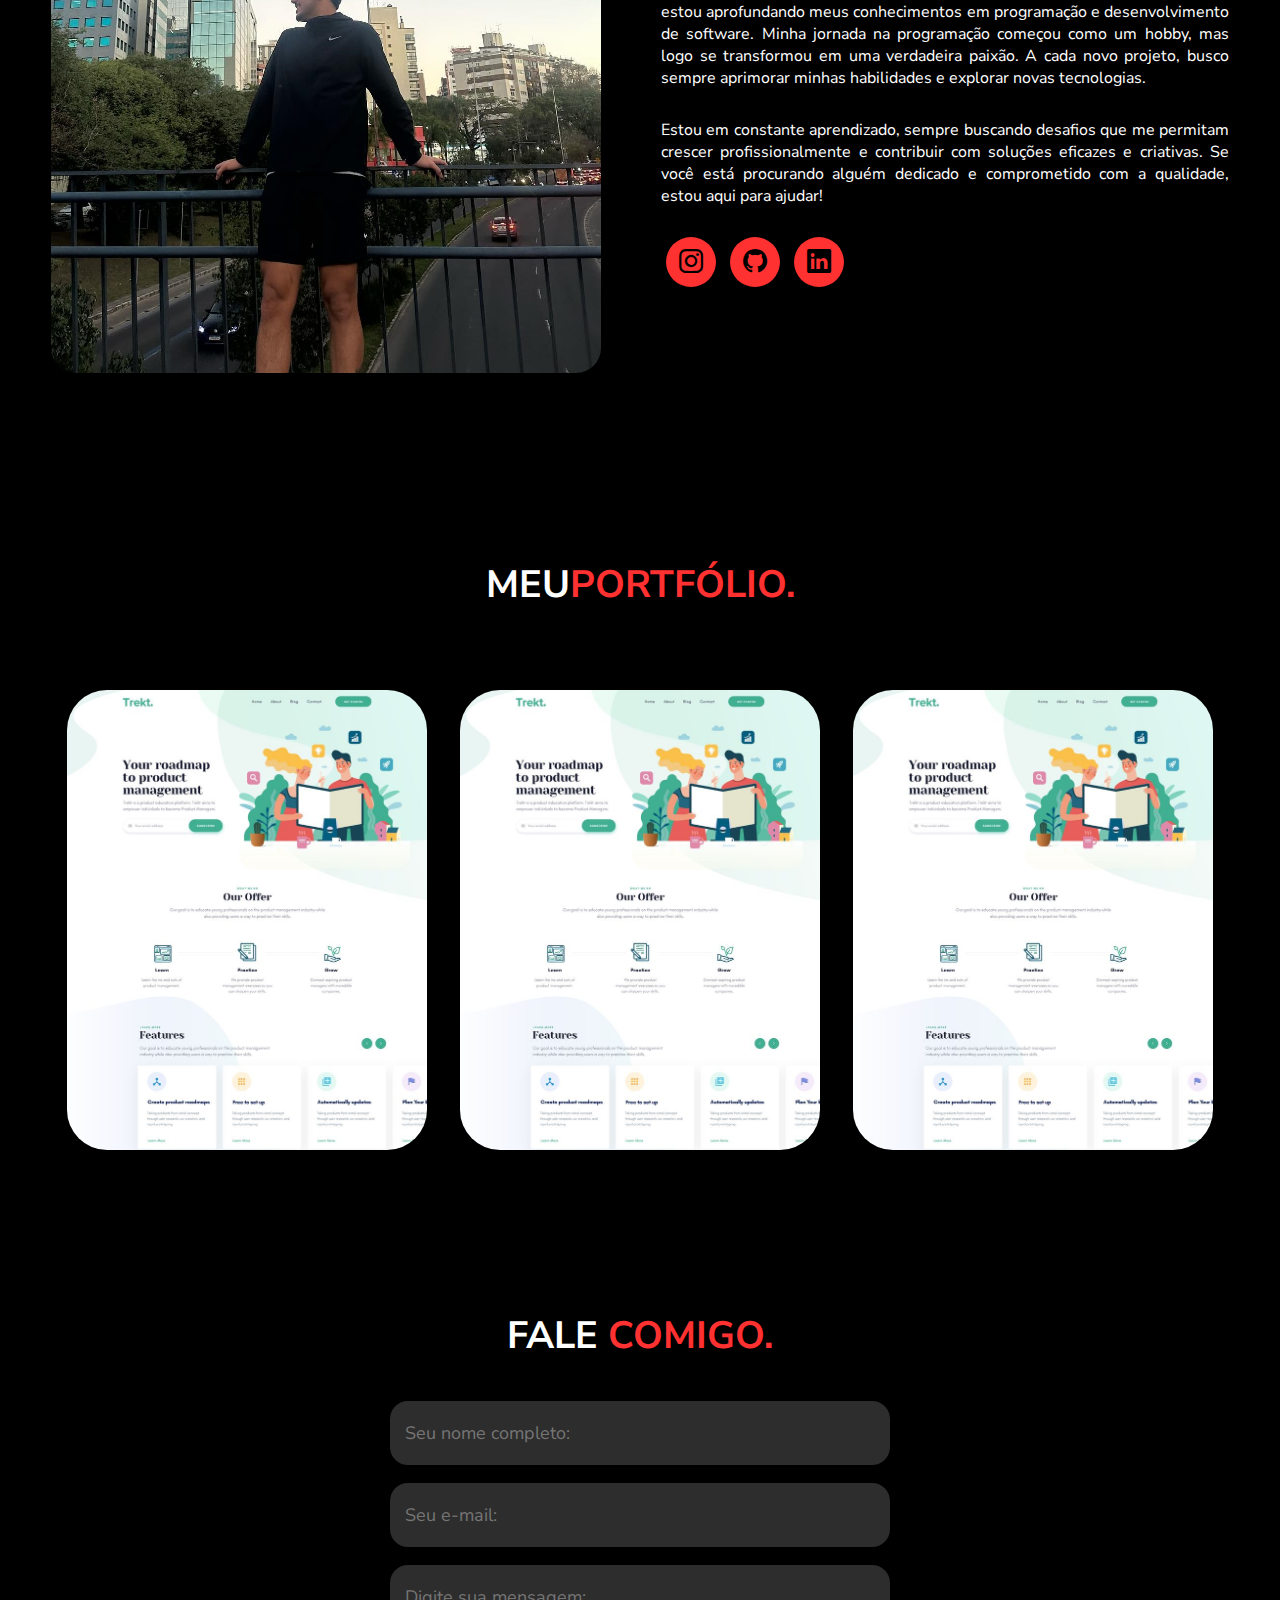
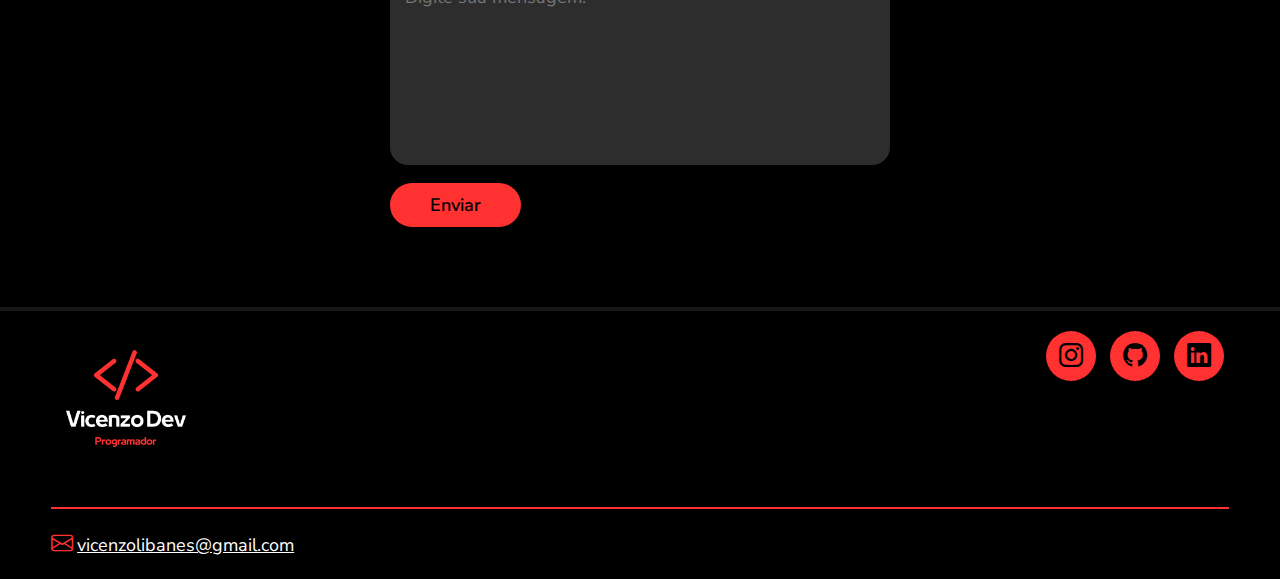
==== commit 05452ef9: "Update index.html" ====
--- a/index.html
+++ b/index.html
@@ -171,7 +171,7 @@
                     <input type="email" name="email" id="email" name="email" class="input" placeholder="Seu e-mail:" required>
                     <textarea name="message" placeholder="Digite sua mensagem: "></textarea>
                     <input type="hidden" name="_captcha" value="false"><!--remoção do captcha-->
-                    <div class="btn-enviar"><button class="btn-formulario" type="submit">Enviar</button></div>
+                    <div class="btn-contato"><button class="btn-formulario" type="submit">Enviar</button></div>
                     <input type="hidden" name="_next" value="https://vitibanes.github.io/meu-portf-lio/obrigado.html">
                </form>
            </div><!--interface-->
--- a/stylestyle.css
+++ b/stylestyle.css
@@ -371,7 +371,7 @@
     text-align: center;
 }
 
-form .btn-enviar input button{
+.btn-enviar input{
     width: 120px;
     background-color: #ff3131;
     color: black;
